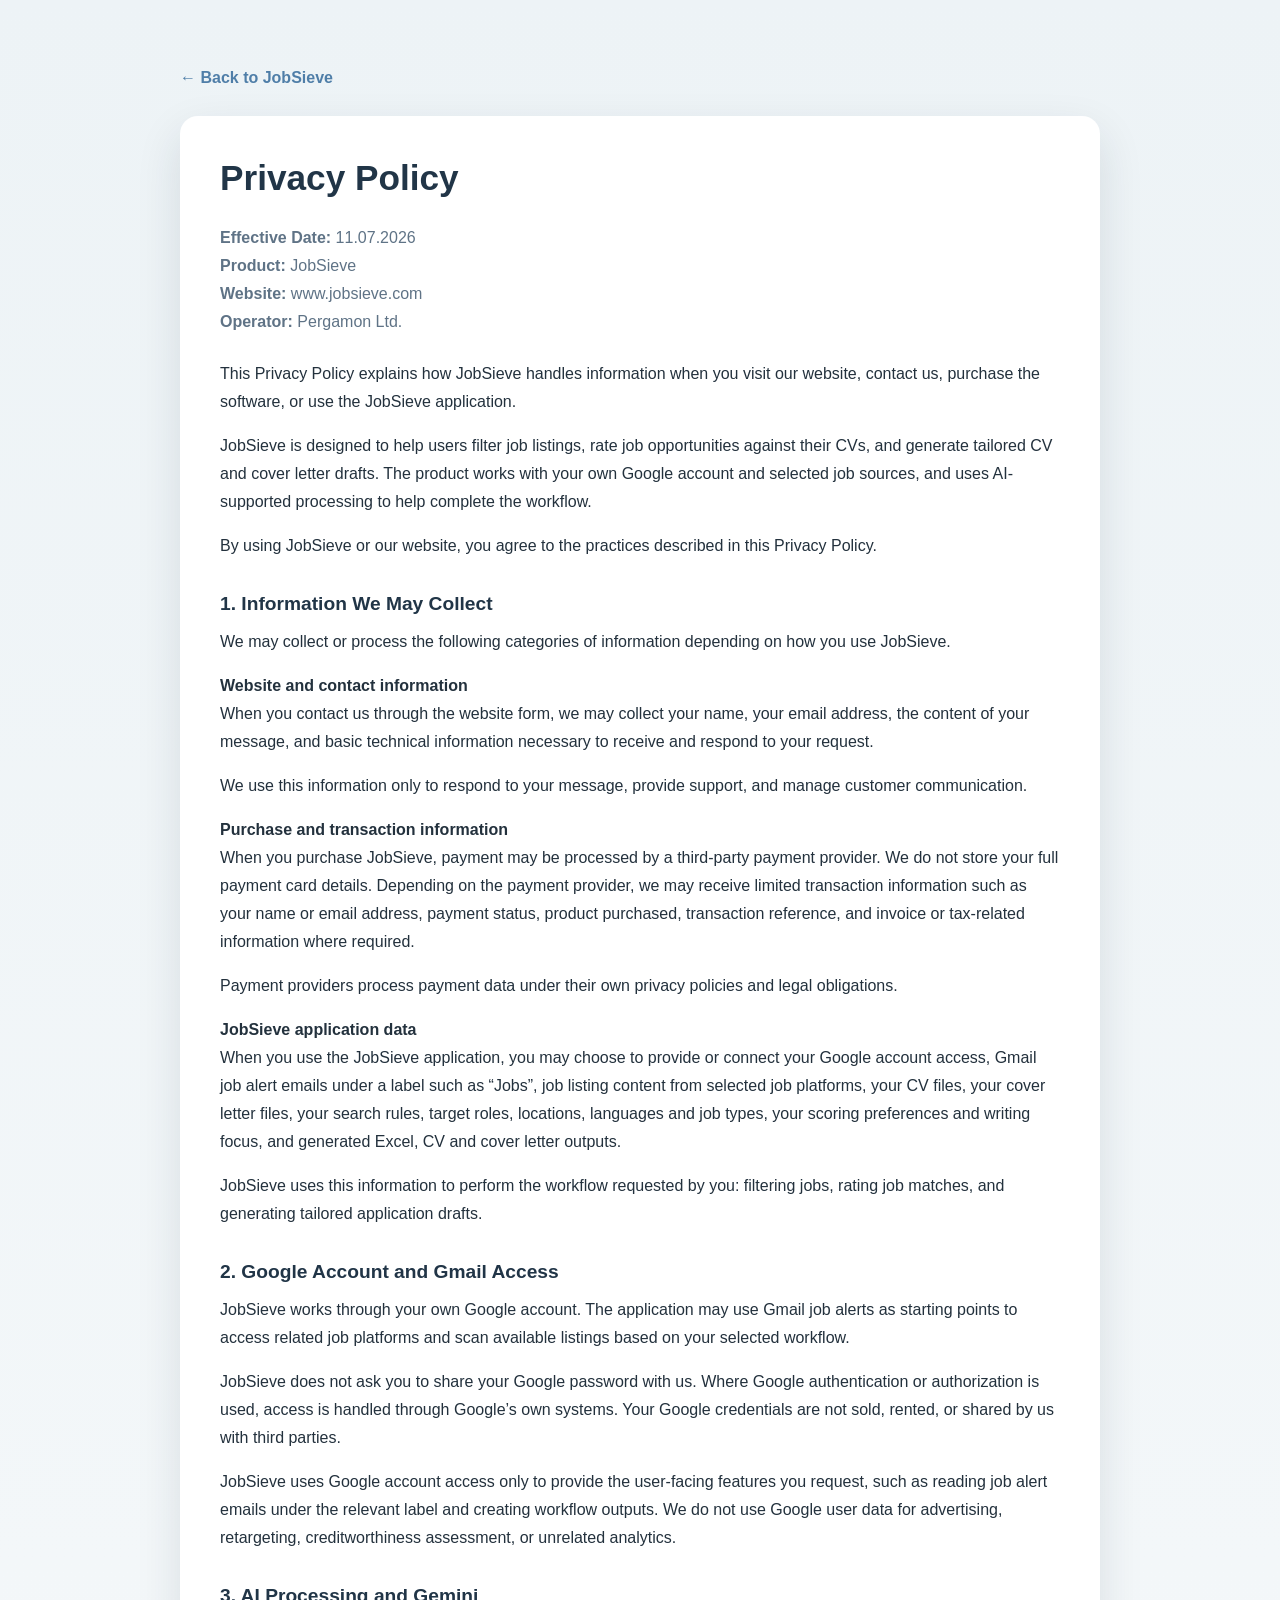
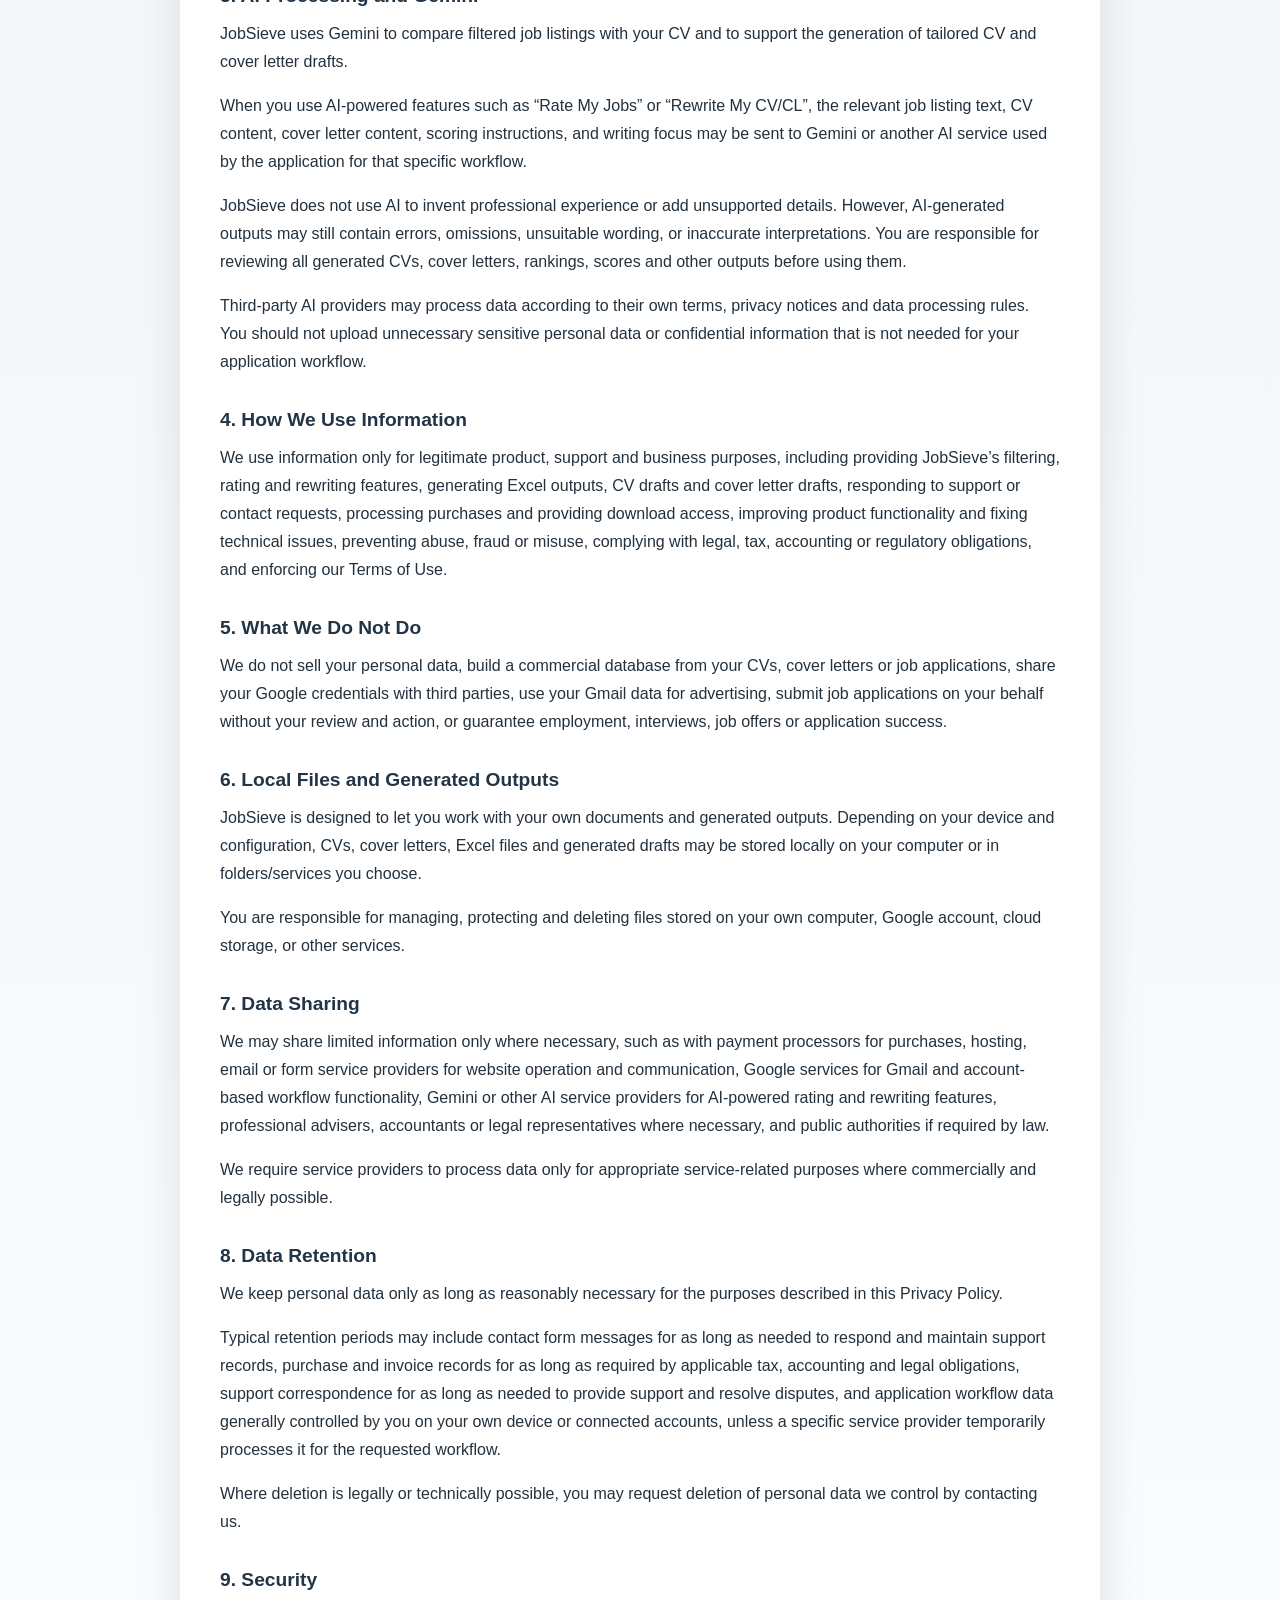
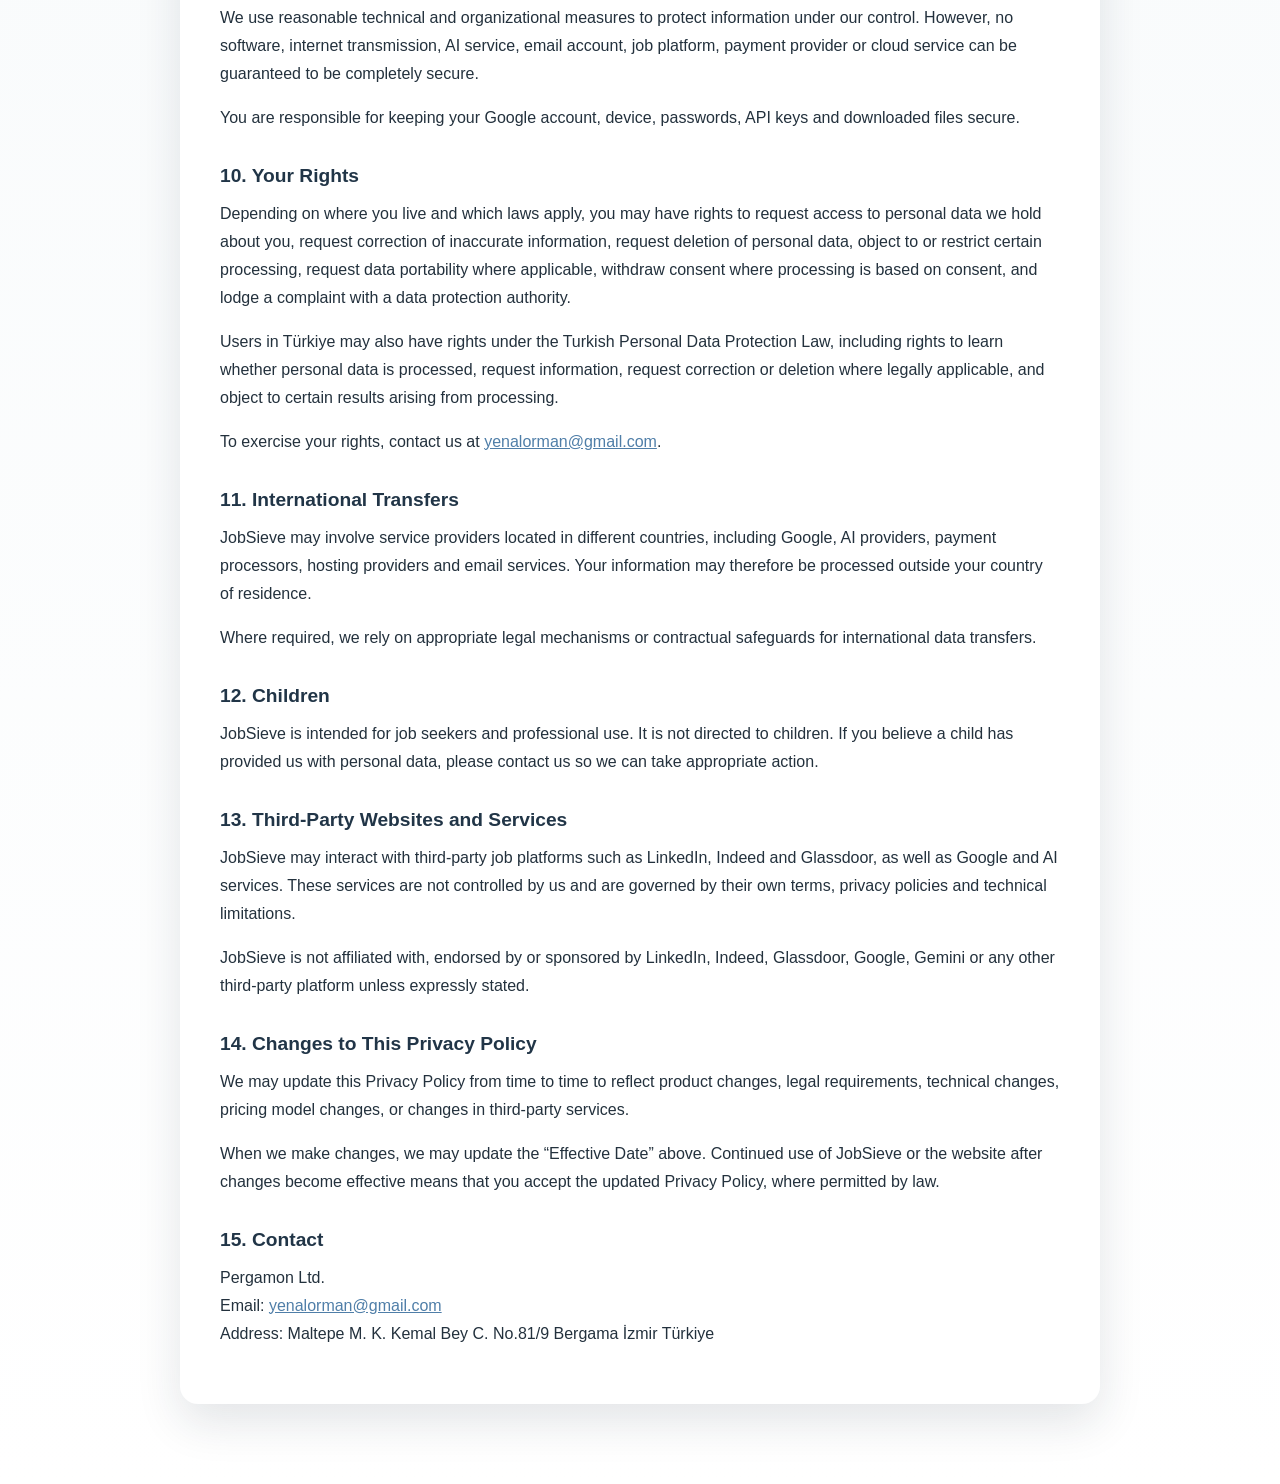
==== termsofuse_privacypolicy/privacy-policy.html @ 1869e05c "Add files via upload" ====
<!DOCTYPE HTML>
<html>
	<head>
		<title>JobSieve Privacy Policy</title>
		<meta charset="utf-8" />
		<meta name="viewport" content="width=device-width, initial-scale=1, user-scalable=no" />
		<style>
			body {
				margin: 0;
				font-family: "Segoe UI", Tahoma, Geneva, Verdana, sans-serif;
				line-height: 1.75;
				color: #23313d;
				background: linear-gradient(180deg, #edf3f6 0%, #ffffff 100%);
			}

			.page {
				max-width: 920px;
				margin: 0 auto;
				padding: 4rem 1.5rem 5rem;
			}

			.card {
				background: #ffffff;
				border-radius: 18px;
				box-shadow: 0 18px 45px rgba(23, 40, 56, 0.12);
				padding: 2.5rem;
			}

			h1, h2 {
				color: #213547;
				line-height: 1.25;
			}

			h1 {
				margin-top: 0;
				font-size: 2.2rem;
			}

			h2 {
				margin: 2rem 0 0.75rem;
				font-size: 1.2rem;
			}

			p {
				margin: 0 0 1rem;
				font-size: 1rem;
			}

			.meta {
				color: #5f7386;
				margin-bottom: 1.5rem;
			}

			ul {
				margin: 0 0 1rem 1.25rem;
			}

			a {
				color: #4f7ea8;
			}

			.back-link {
				display: inline-block;
				margin-bottom: 1.5rem;
				text-decoration: none;
				font-weight: 600;
			}
		</style>
	</head>
	<body>
		<div class="page">
			<a class="back-link" href="../index.html">&larr; Back to JobSieve</a>
			<div class="card">
				<h1>Privacy Policy</h1>
				<p class="meta"><strong>Effective Date:</strong> 11.07.2026<br />
				<strong>Product:</strong> JobSieve<br />
				<strong>Website:</strong> www.jobsieve.com<br />
				<strong>Operator:</strong> Pergamon Ltd.</p>

				<p>This Privacy Policy explains how JobSieve handles information when you visit our website, contact us, purchase the software, or use the JobSieve application.</p>
				<p>JobSieve is designed to help users filter job listings, rate job opportunities against their CVs, and generate tailored CV and cover letter drafts. The product works with your own Google account and selected job sources, and uses AI-supported processing to help complete the workflow.</p>
				<p>By using JobSieve or our website, you agree to the practices described in this Privacy Policy.</p>

				<h2>1. Information We May Collect</h2>
				<p>We may collect or process the following categories of information depending on how you use JobSieve.</p>
				<p><strong>Website and contact information</strong><br />
				When you contact us through the website form, we may collect your name, your email address, the content of your message, and basic technical information necessary to receive and respond to your request.</p>
				<p>We use this information only to respond to your message, provide support, and manage customer communication.</p>
				<p><strong>Purchase and transaction information</strong><br />
				When you purchase JobSieve, payment may be processed by a third-party payment provider. We do not store your full payment card details. Depending on the payment provider, we may receive limited transaction information such as your name or email address, payment status, product purchased, transaction reference, and invoice or tax-related information where required.</p>
				<p>Payment providers process payment data under their own privacy policies and legal obligations.</p>
				<p><strong>JobSieve application data</strong><br />
				When you use the JobSieve application, you may choose to provide or connect your Google account access, Gmail job alert emails under a label such as “Jobs”, job listing content from selected job platforms, your CV files, your cover letter files, your search rules, target roles, locations, languages and job types, your scoring preferences and writing focus, and generated Excel, CV and cover letter outputs.</p>
				<p>JobSieve uses this information to perform the workflow requested by you: filtering jobs, rating job matches, and generating tailored application drafts.</p>

				<h2>2. Google Account and Gmail Access</h2>
				<p>JobSieve works through your own Google account. The application may use Gmail job alerts as starting points to access related job platforms and scan available listings based on your selected workflow.</p>
				<p>JobSieve does not ask you to share your Google password with us. Where Google authentication or authorization is used, access is handled through Google’s own systems. Your Google credentials are not sold, rented, or shared by us with third parties.</p>
				<p>JobSieve uses Google account access only to provide the user-facing features you request, such as reading job alert emails under the relevant label and creating workflow outputs. We do not use Google user data for advertising, retargeting, creditworthiness assessment, or unrelated analytics.</p>

				<h2>3. AI Processing and Gemini</h2>
				<p>JobSieve uses Gemini to compare filtered job listings with your CV and to support the generation of tailored CV and cover letter drafts.</p>
				<p>When you use AI-powered features such as “Rate My Jobs” or “Rewrite My CV/CL”, the relevant job listing text, CV content, cover letter content, scoring instructions, and writing focus may be sent to Gemini or another AI service used by the application for that specific workflow.</p>
				<p>JobSieve does not use AI to invent professional experience or add unsupported details. However, AI-generated outputs may still contain errors, omissions, unsuitable wording, or inaccurate interpretations. You are responsible for reviewing all generated CVs, cover letters, rankings, scores and other outputs before using them.</p>
				<p>Third-party AI providers may process data according to their own terms, privacy notices and data processing rules. You should not upload unnecessary sensitive personal data or confidential information that is not needed for your application workflow.</p>

				<h2>4. How We Use Information</h2>
				<p>We use information only for legitimate product, support and business purposes, including providing JobSieve’s filtering, rating and rewriting features, generating Excel outputs, CV drafts and cover letter drafts, responding to support or contact requests, processing purchases and providing download access, improving product functionality and fixing technical issues, preventing abuse, fraud or misuse, complying with legal, tax, accounting or regulatory obligations, and enforcing our Terms of Use.</p>

				<h2>5. What We Do Not Do</h2>
				<p>We do not sell your personal data, build a commercial database from your CVs, cover letters or job applications, share your Google credentials with third parties, use your Gmail data for advertising, submit job applications on your behalf without your review and action, or guarantee employment, interviews, job offers or application success.</p>

				<h2>6. Local Files and Generated Outputs</h2>
				<p>JobSieve is designed to let you work with your own documents and generated outputs. Depending on your device and configuration, CVs, cover letters, Excel files and generated drafts may be stored locally on your computer or in folders/services you choose.</p>
				<p>You are responsible for managing, protecting and deleting files stored on your own computer, Google account, cloud storage, or other services.</p>

				<h2>7. Data Sharing</h2>
				<p>We may share limited information only where necessary, such as with payment processors for purchases, hosting, email or form service providers for website operation and communication, Google services for Gmail and account-based workflow functionality, Gemini or other AI service providers for AI-powered rating and rewriting features, professional advisers, accountants or legal representatives where necessary, and public authorities if required by law.</p>
				<p>We require service providers to process data only for appropriate service-related purposes where commercially and legally possible.</p>

				<h2>8. Data Retention</h2>
				<p>We keep personal data only as long as reasonably necessary for the purposes described in this Privacy Policy.</p>
				<p>Typical retention periods may include contact form messages for as long as needed to respond and maintain support records, purchase and invoice records for as long as required by applicable tax, accounting and legal obligations, support correspondence for as long as needed to provide support and resolve disputes, and application workflow data generally controlled by you on your own device or connected accounts, unless a specific service provider temporarily processes it for the requested workflow.</p>
				<p>Where deletion is legally or technically possible, you may request deletion of personal data we control by contacting us.</p>

				<h2>9. Security</h2>
				<p>We use reasonable technical and organizational measures to protect information under our control. However, no software, internet transmission, AI service, email account, job platform, payment provider or cloud service can be guaranteed to be completely secure.</p>
				<p>You are responsible for keeping your Google account, device, passwords, API keys and downloaded files secure.</p>

				<h2>10. Your Rights</h2>
				<p>Depending on where you live and which laws apply, you may have rights to request access to personal data we hold about you, request correction of inaccurate information, request deletion of personal data, object to or restrict certain processing, request data portability where applicable, withdraw consent where processing is based on consent, and lodge a complaint with a data protection authority.</p>
				<p>Users in Türkiye may also have rights under the Turkish Personal Data Protection Law, including rights to learn whether personal data is processed, request information, request correction or deletion where legally applicable, and object to certain results arising from processing.</p>
				<p>To exercise your rights, contact us at <a href="mailto:yenalorman@gmail.com">yenalorman@gmail.com</a>.</p>

				<h2>11. International Transfers</h2>
				<p>JobSieve may involve service providers located in different countries, including Google, AI providers, payment processors, hosting providers and email services. Your information may therefore be processed outside your country of residence.</p>
				<p>Where required, we rely on appropriate legal mechanisms or contractual safeguards for international data transfers.</p>

				<h2>12. Children</h2>
				<p>JobSieve is intended for job seekers and professional use. It is not directed to children. If you believe a child has provided us with personal data, please contact us so we can take appropriate action.</p>

				<h2>13. Third-Party Websites and Services</h2>
				<p>JobSieve may interact with third-party job platforms such as LinkedIn, Indeed and Glassdoor, as well as Google and AI services. These services are not controlled by us and are governed by their own terms, privacy policies and technical limitations.</p>
				<p>JobSieve is not affiliated with, endorsed by or sponsored by LinkedIn, Indeed, Glassdoor, Google, Gemini or any other third-party platform unless expressly stated.</p>

				<h2>14. Changes to This Privacy Policy</h2>
				<p>We may update this Privacy Policy from time to time to reflect product changes, legal requirements, technical changes, pricing model changes, or changes in third-party services.</p>
				<p>When we make changes, we may update the “Effective Date” above. Continued use of JobSieve or the website after changes become effective means that you accept the updated Privacy Policy, where permitted by law.</p>

				<h2>15. Contact</h2>
				<p>Pergamon Ltd.<br />
				Email: <a href="mailto:yenalorman@gmail.com">yenalorman@gmail.com</a><br />
				Address: Maltepe M. K. Kemal Bey C. No.81/9 Bergama İzmir Türkiye</p>
			</div>
		</div>
	</body>
</html>
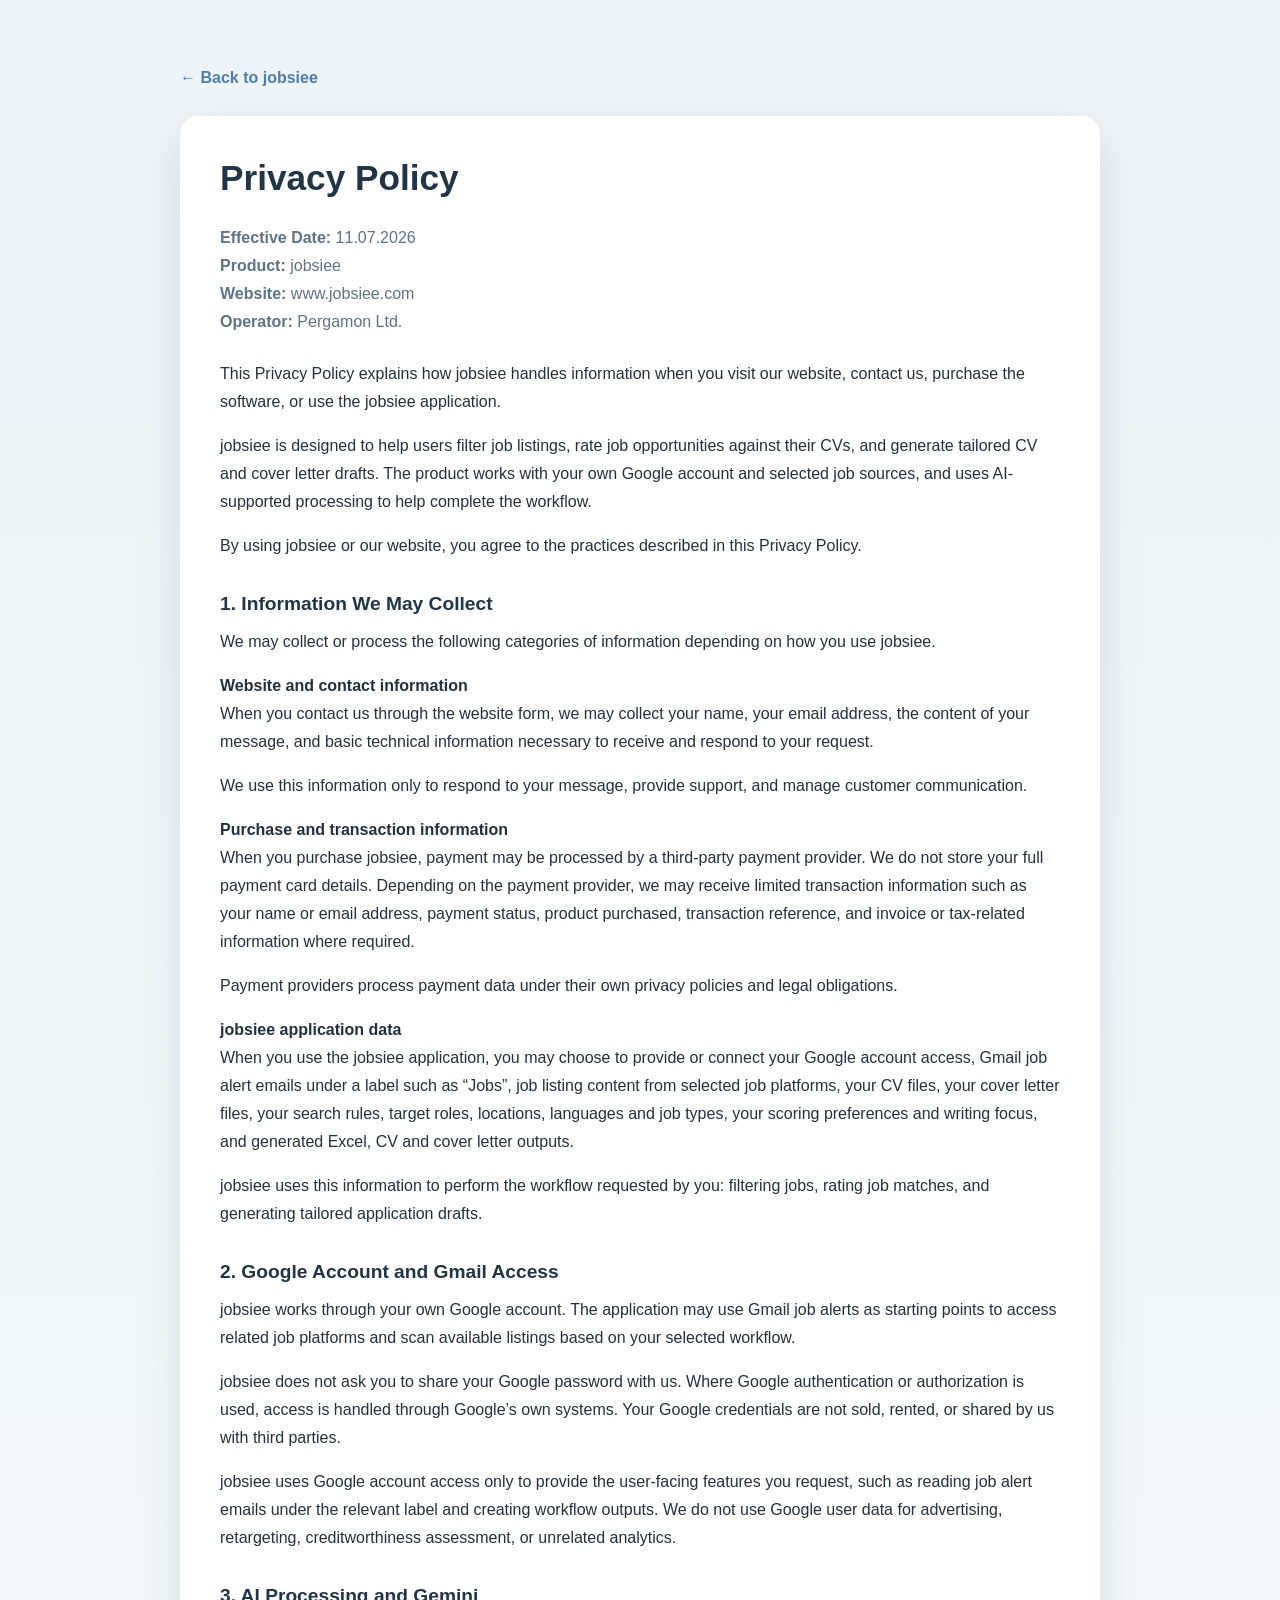
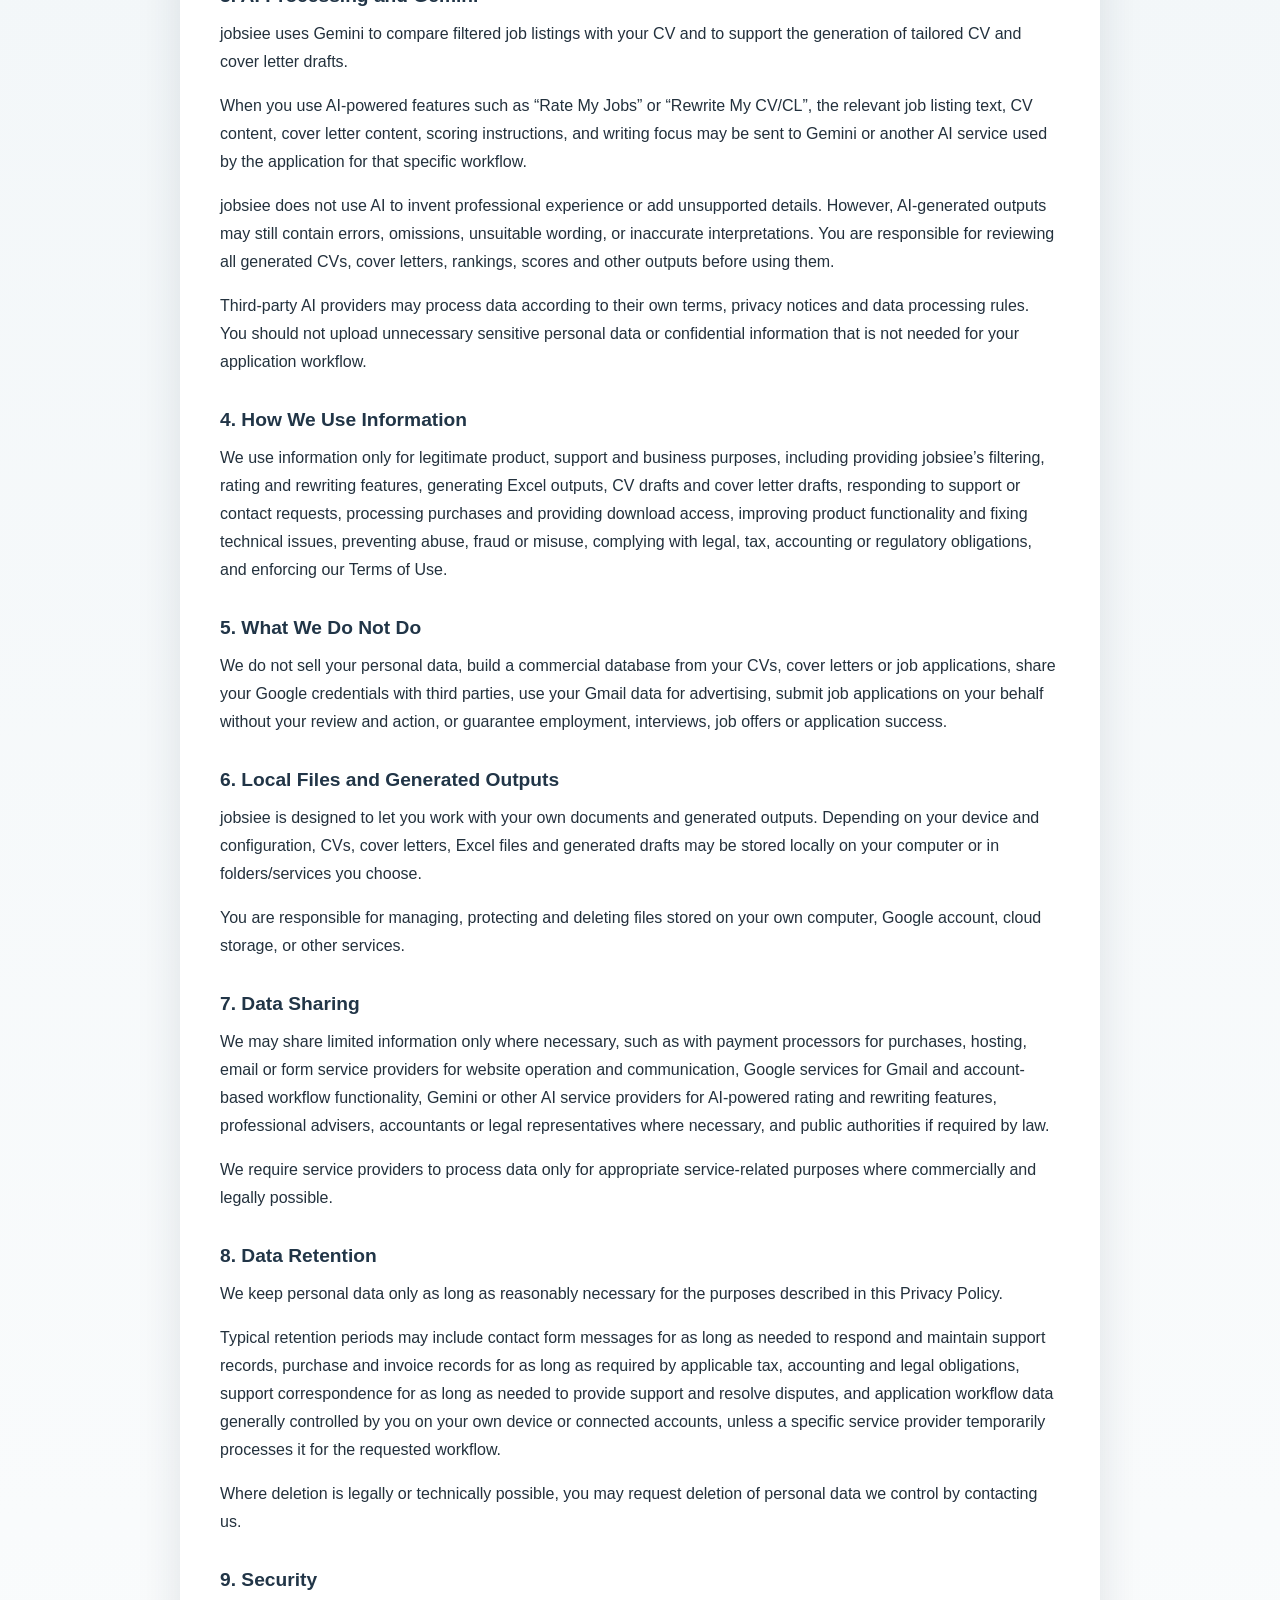
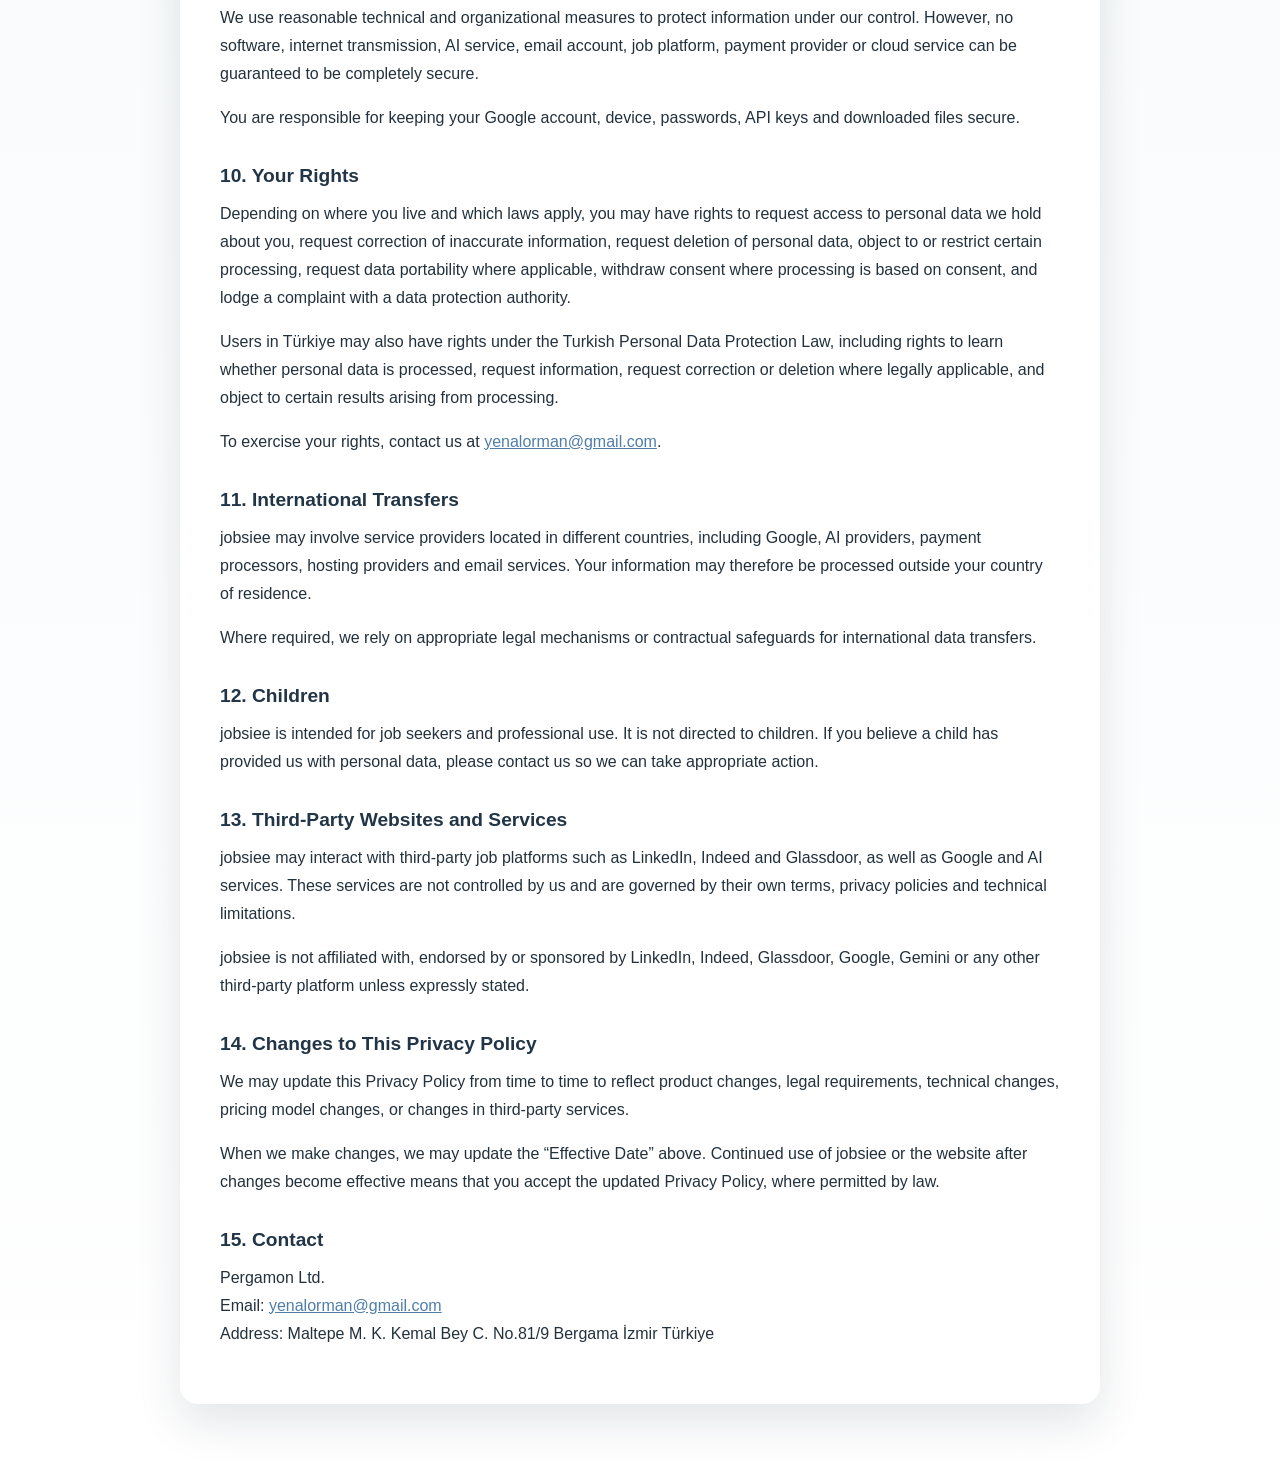
==== commit c3e8fa5d: "ilet" ====
--- a/termsofuse_privacypolicy/privacy-policy.html
+++ b/termsofuse_privacypolicy/privacy-policy.html
@@ -1,7 +1,7 @@
 <!DOCTYPE HTML>
 <html>
 	<head>
-		<title>JobSieve Privacy Policy</title>
+		<title>jobsiee Privacy Policy</title>
 		<meta charset="utf-8" />
 		<meta name="viewport" content="width=device-width, initial-scale=1, user-scalable=no" />
 		<style>
@@ -69,49 +69,49 @@
 	</head>
 	<body>
 		<div class="page">
-			<a class="back-link" href="../index.html">&larr; Back to JobSieve</a>
+			<a class="back-link" href="../index.html">&larr; Back to jobsiee</a>
 			<div class="card">
 				<h1>Privacy Policy</h1>
 				<p class="meta"><strong>Effective Date:</strong> 11.07.2026<br />
-				<strong>Product:</strong> JobSieve<br />
-				<strong>Website:</strong> www.jobsieve.com<br />
+				<strong>Product:</strong> jobsiee<br />
+				<strong>Website:</strong> www.jobsiee.com<br />
 				<strong>Operator:</strong> Pergamon Ltd.</p>
 
-				<p>This Privacy Policy explains how JobSieve handles information when you visit our website, contact us, purchase the software, or use the JobSieve application.</p>
-				<p>JobSieve is designed to help users filter job listings, rate job opportunities against their CVs, and generate tailored CV and cover letter drafts. The product works with your own Google account and selected job sources, and uses AI-supported processing to help complete the workflow.</p>
-				<p>By using JobSieve or our website, you agree to the practices described in this Privacy Policy.</p>
+				<p>This Privacy Policy explains how jobsiee handles information when you visit our website, contact us, purchase the software, or use the jobsiee application.</p>
+				<p>jobsiee is designed to help users filter job listings, rate job opportunities against their CVs, and generate tailored CV and cover letter drafts. The product works with your own Google account and selected job sources, and uses AI-supported processing to help complete the workflow.</p>
+				<p>By using jobsiee or our website, you agree to the practices described in this Privacy Policy.</p>
 
 				<h2>1. Information We May Collect</h2>
-				<p>We may collect or process the following categories of information depending on how you use JobSieve.</p>
+				<p>We may collect or process the following categories of information depending on how you use jobsiee.</p>
 				<p><strong>Website and contact information</strong><br />
 				When you contact us through the website form, we may collect your name, your email address, the content of your message, and basic technical information necessary to receive and respond to your request.</p>
 				<p>We use this information only to respond to your message, provide support, and manage customer communication.</p>
 				<p><strong>Purchase and transaction information</strong><br />
-				When you purchase JobSieve, payment may be processed by a third-party payment provider. We do not store your full payment card details. Depending on the payment provider, we may receive limited transaction information such as your name or email address, payment status, product purchased, transaction reference, and invoice or tax-related information where required.</p>
+				When you purchase jobsiee, payment may be processed by a third-party payment provider. We do not store your full payment card details. Depending on the payment provider, we may receive limited transaction information such as your name or email address, payment status, product purchased, transaction reference, and invoice or tax-related information where required.</p>
 				<p>Payment providers process payment data under their own privacy policies and legal obligations.</p>
-				<p><strong>JobSieve application data</strong><br />
-				When you use the JobSieve application, you may choose to provide or connect your Google account access, Gmail job alert emails under a label such as “Jobs”, job listing content from selected job platforms, your CV files, your cover letter files, your search rules, target roles, locations, languages and job types, your scoring preferences and writing focus, and generated Excel, CV and cover letter outputs.</p>
-				<p>JobSieve uses this information to perform the workflow requested by you: filtering jobs, rating job matches, and generating tailored application drafts.</p>
+				<p><strong>jobsiee application data</strong><br />
+				When you use the jobsiee application, you may choose to provide or connect your Google account access, Gmail job alert emails under a label such as “Jobs”, job listing content from selected job platforms, your CV files, your cover letter files, your search rules, target roles, locations, languages and job types, your scoring preferences and writing focus, and generated Excel, CV and cover letter outputs.</p>
+				<p>jobsiee uses this information to perform the workflow requested by you: filtering jobs, rating job matches, and generating tailored application drafts.</p>
 
 				<h2>2. Google Account and Gmail Access</h2>
-				<p>JobSieve works through your own Google account. The application may use Gmail job alerts as starting points to access related job platforms and scan available listings based on your selected workflow.</p>
-				<p>JobSieve does not ask you to share your Google password with us. Where Google authentication or authorization is used, access is handled through Google’s own systems. Your Google credentials are not sold, rented, or shared by us with third parties.</p>
-				<p>JobSieve uses Google account access only to provide the user-facing features you request, such as reading job alert emails under the relevant label and creating workflow outputs. We do not use Google user data for advertising, retargeting, creditworthiness assessment, or unrelated analytics.</p>
+				<p>jobsiee works through your own Google account. The application may use Gmail job alerts as starting points to access related job platforms and scan available listings based on your selected workflow.</p>
+				<p>jobsiee does not ask you to share your Google password with us. Where Google authentication or authorization is used, access is handled through Google’s own systems. Your Google credentials are not sold, rented, or shared by us with third parties.</p>
+				<p>jobsiee uses Google account access only to provide the user-facing features you request, such as reading job alert emails under the relevant label and creating workflow outputs. We do not use Google user data for advertising, retargeting, creditworthiness assessment, or unrelated analytics.</p>
 
 				<h2>3. AI Processing and Gemini</h2>
-				<p>JobSieve uses Gemini to compare filtered job listings with your CV and to support the generation of tailored CV and cover letter drafts.</p>
+				<p>jobsiee uses Gemini to compare filtered job listings with your CV and to support the generation of tailored CV and cover letter drafts.</p>
 				<p>When you use AI-powered features such as “Rate My Jobs” or “Rewrite My CV/CL”, the relevant job listing text, CV content, cover letter content, scoring instructions, and writing focus may be sent to Gemini or another AI service used by the application for that specific workflow.</p>
-				<p>JobSieve does not use AI to invent professional experience or add unsupported details. However, AI-generated outputs may still contain errors, omissions, unsuitable wording, or inaccurate interpretations. You are responsible for reviewing all generated CVs, cover letters, rankings, scores and other outputs before using them.</p>
+				<p>jobsiee does not use AI to invent professional experience or add unsupported details. However, AI-generated outputs may still contain errors, omissions, unsuitable wording, or inaccurate interpretations. You are responsible for reviewing all generated CVs, cover letters, rankings, scores and other outputs before using them.</p>
 				<p>Third-party AI providers may process data according to their own terms, privacy notices and data processing rules. You should not upload unnecessary sensitive personal data or confidential information that is not needed for your application workflow.</p>
 
 				<h2>4. How We Use Information</h2>
-				<p>We use information only for legitimate product, support and business purposes, including providing JobSieve’s filtering, rating and rewriting features, generating Excel outputs, CV drafts and cover letter drafts, responding to support or contact requests, processing purchases and providing download access, improving product functionality and fixing technical issues, preventing abuse, fraud or misuse, complying with legal, tax, accounting or regulatory obligations, and enforcing our Terms of Use.</p>
+				<p>We use information only for legitimate product, support and business purposes, including providing jobsiee’s filtering, rating and rewriting features, generating Excel outputs, CV drafts and cover letter drafts, responding to support or contact requests, processing purchases and providing download access, improving product functionality and fixing technical issues, preventing abuse, fraud or misuse, complying with legal, tax, accounting or regulatory obligations, and enforcing our Terms of Use.</p>
 
 				<h2>5. What We Do Not Do</h2>
 				<p>We do not sell your personal data, build a commercial database from your CVs, cover letters or job applications, share your Google credentials with third parties, use your Gmail data for advertising, submit job applications on your behalf without your review and action, or guarantee employment, interviews, job offers or application success.</p>
 
 				<h2>6. Local Files and Generated Outputs</h2>
-				<p>JobSieve is designed to let you work with your own documents and generated outputs. Depending on your device and configuration, CVs, cover letters, Excel files and generated drafts may be stored locally on your computer or in folders/services you choose.</p>
+				<p>jobsiee is designed to let you work with your own documents and generated outputs. Depending on your device and configuration, CVs, cover letters, Excel files and generated drafts may be stored locally on your computer or in folders/services you choose.</p>
 				<p>You are responsible for managing, protecting and deleting files stored on your own computer, Google account, cloud storage, or other services.</p>
 
 				<h2>7. Data Sharing</h2>
@@ -133,19 +133,19 @@
 				<p>To exercise your rights, contact us at <a href="mailto:yenalorman@gmail.com">yenalorman@gmail.com</a>.</p>
 
 				<h2>11. International Transfers</h2>
-				<p>JobSieve may involve service providers located in different countries, including Google, AI providers, payment processors, hosting providers and email services. Your information may therefore be processed outside your country of residence.</p>
+				<p>jobsiee may involve service providers located in different countries, including Google, AI providers, payment processors, hosting providers and email services. Your information may therefore be processed outside your country of residence.</p>
 				<p>Where required, we rely on appropriate legal mechanisms or contractual safeguards for international data transfers.</p>
 
 				<h2>12. Children</h2>
-				<p>JobSieve is intended for job seekers and professional use. It is not directed to children. If you believe a child has provided us with personal data, please contact us so we can take appropriate action.</p>
+				<p>jobsiee is intended for job seekers and professional use. It is not directed to children. If you believe a child has provided us with personal data, please contact us so we can take appropriate action.</p>
 
 				<h2>13. Third-Party Websites and Services</h2>
-				<p>JobSieve may interact with third-party job platforms such as LinkedIn, Indeed and Glassdoor, as well as Google and AI services. These services are not controlled by us and are governed by their own terms, privacy policies and technical limitations.</p>
-				<p>JobSieve is not affiliated with, endorsed by or sponsored by LinkedIn, Indeed, Glassdoor, Google, Gemini or any other third-party platform unless expressly stated.</p>
+				<p>jobsiee may interact with third-party job platforms such as LinkedIn, Indeed and Glassdoor, as well as Google and AI services. These services are not controlled by us and are governed by their own terms, privacy policies and technical limitations.</p>
+				<p>jobsiee is not affiliated with, endorsed by or sponsored by LinkedIn, Indeed, Glassdoor, Google, Gemini or any other third-party platform unless expressly stated.</p>
 
 				<h2>14. Changes to This Privacy Policy</h2>
 				<p>We may update this Privacy Policy from time to time to reflect product changes, legal requirements, technical changes, pricing model changes, or changes in third-party services.</p>
-				<p>When we make changes, we may update the “Effective Date” above. Continued use of JobSieve or the website after changes become effective means that you accept the updated Privacy Policy, where permitted by law.</p>
+				<p>When we make changes, we may update the “Effective Date” above. Continued use of jobsiee or the website after changes become effective means that you accept the updated Privacy Policy, where permitted by law.</p>
 
 				<h2>15. Contact</h2>
 				<p>Pergamon Ltd.<br />
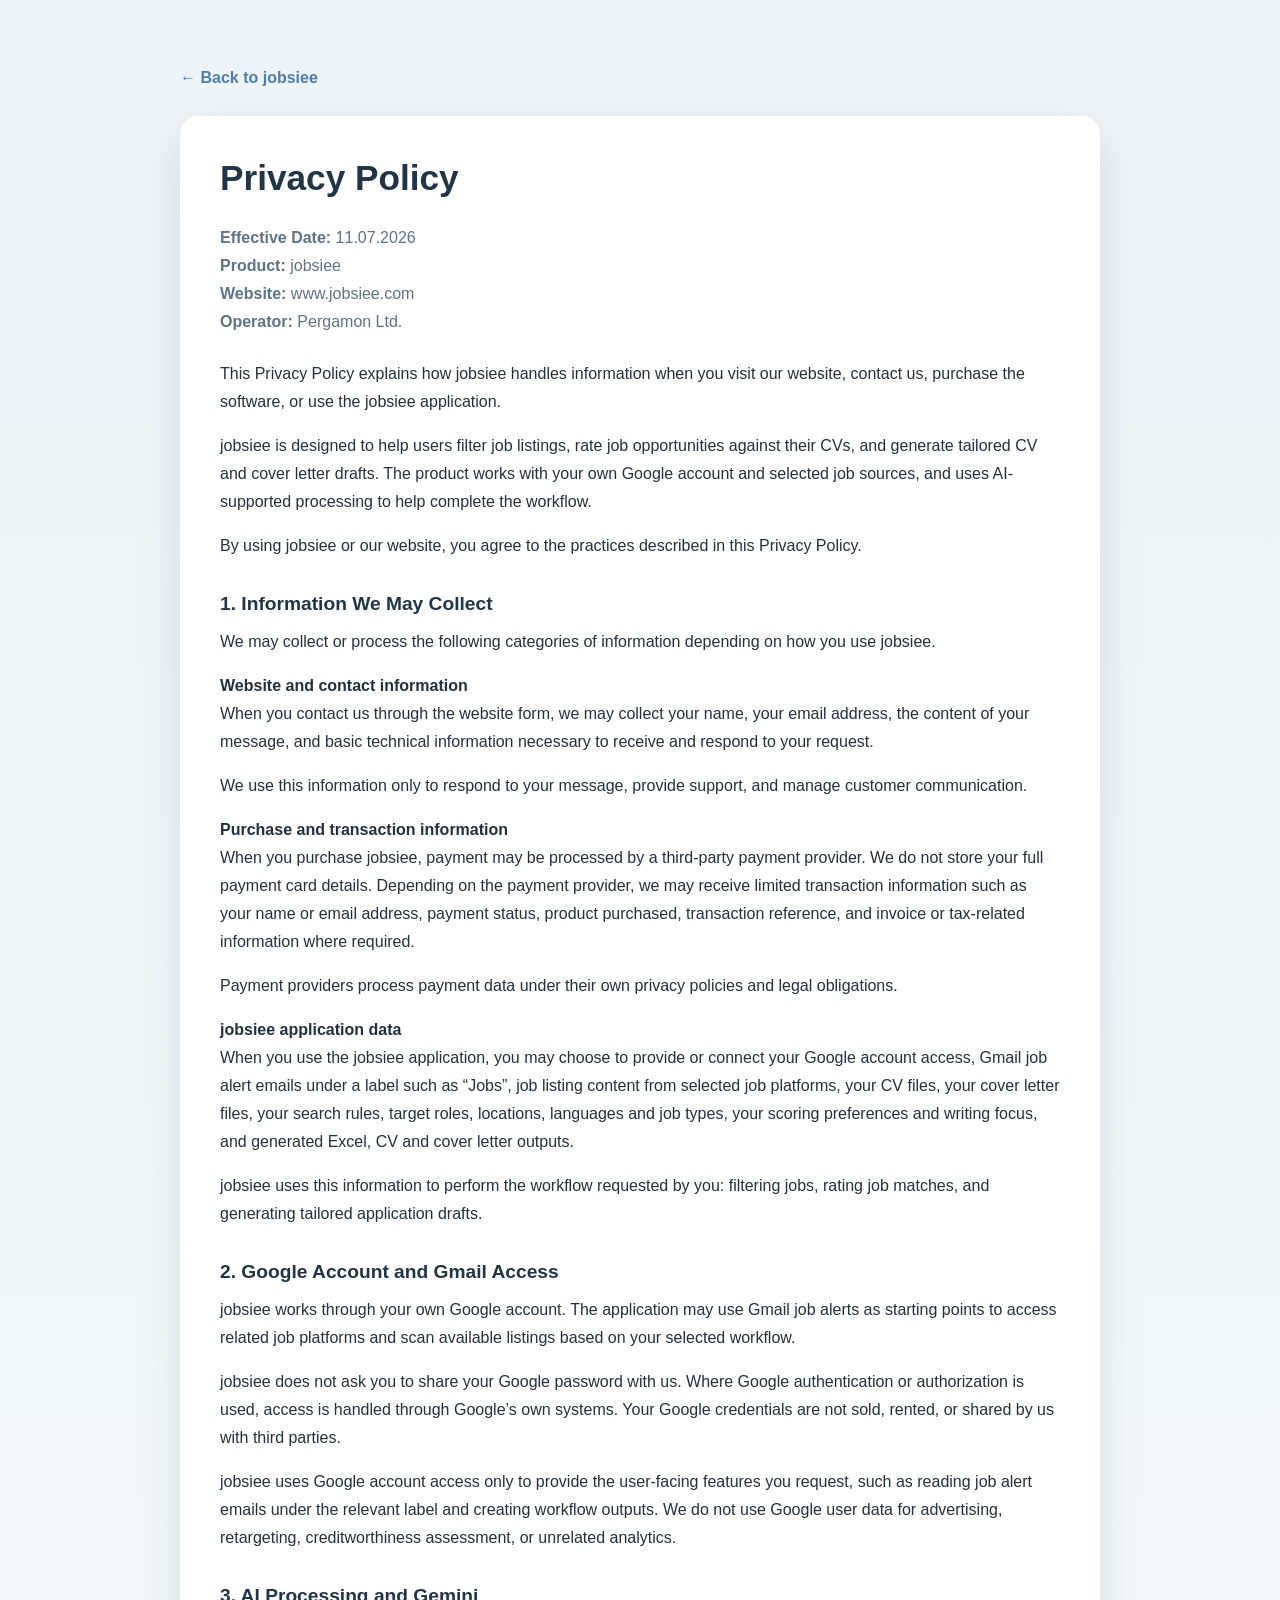
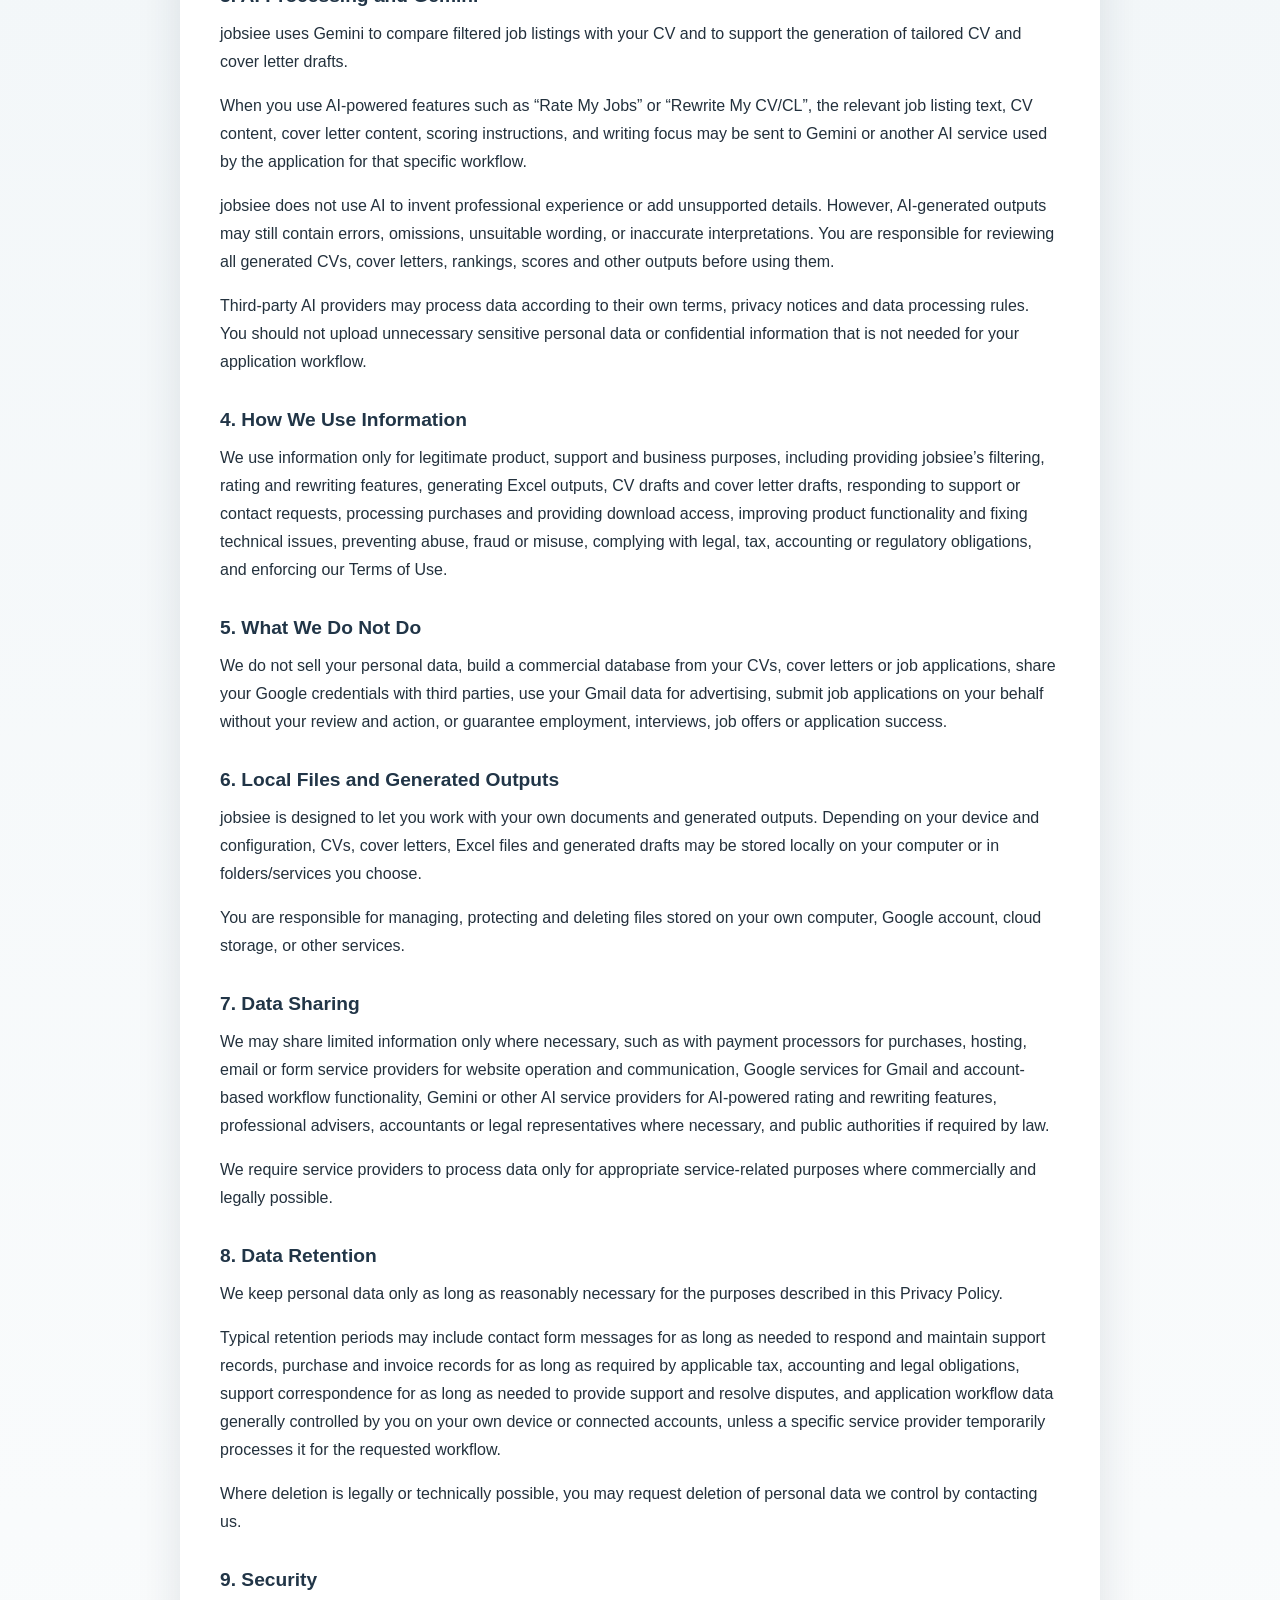
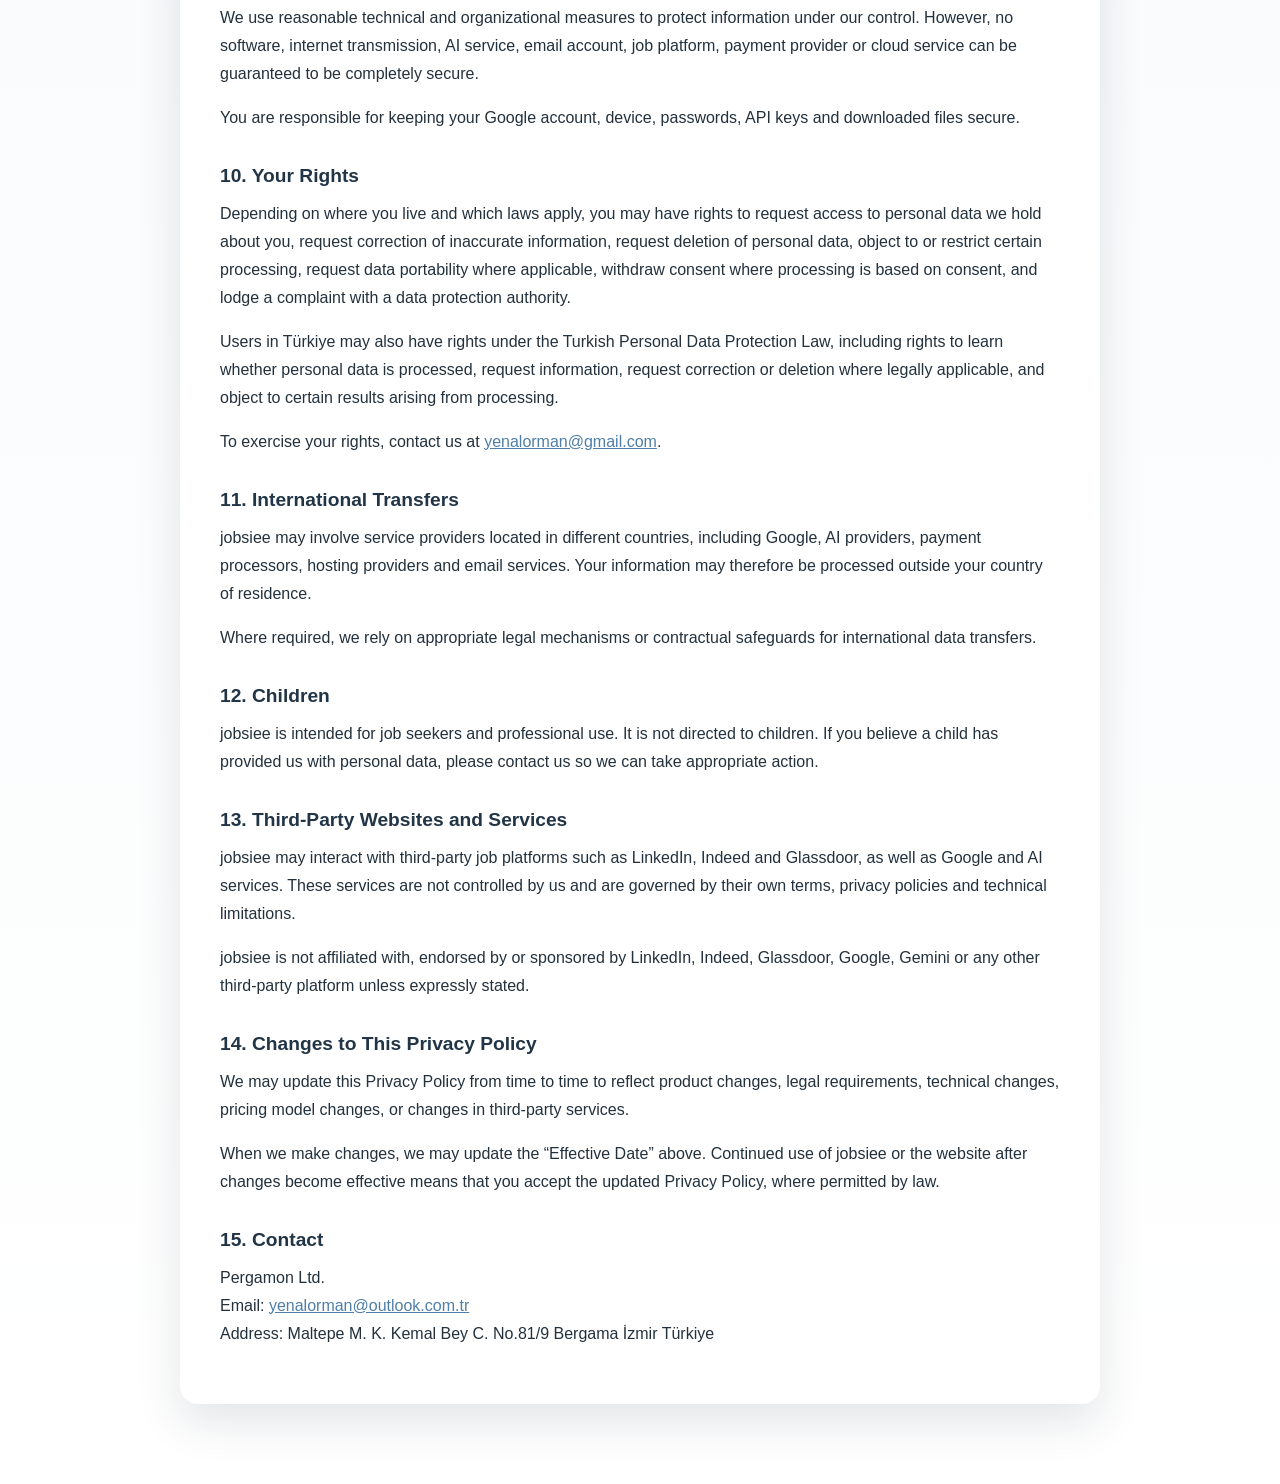
==== commit 5d037397: "Update privacy-policy.html" ====
--- a/termsofuse_privacypolicy/privacy-policy.html
+++ b/termsofuse_privacypolicy/privacy-policy.html
@@ -149,7 +149,7 @@
 
 				<h2>15. Contact</h2>
 				<p>Pergamon Ltd.<br />
-				Email: <a href="mailto:yenalorman@gmail.com">yenalorman@gmail.com</a><br />
+				Email: <a href="mailto:yenalorman@outlook.com.tr">yenalorman@outlook.com.tr</a><br />
 				Address: Maltepe M. K. Kemal Bey C. No.81/9 Bergama İzmir Türkiye</p>
 			</div>
 		</div>
